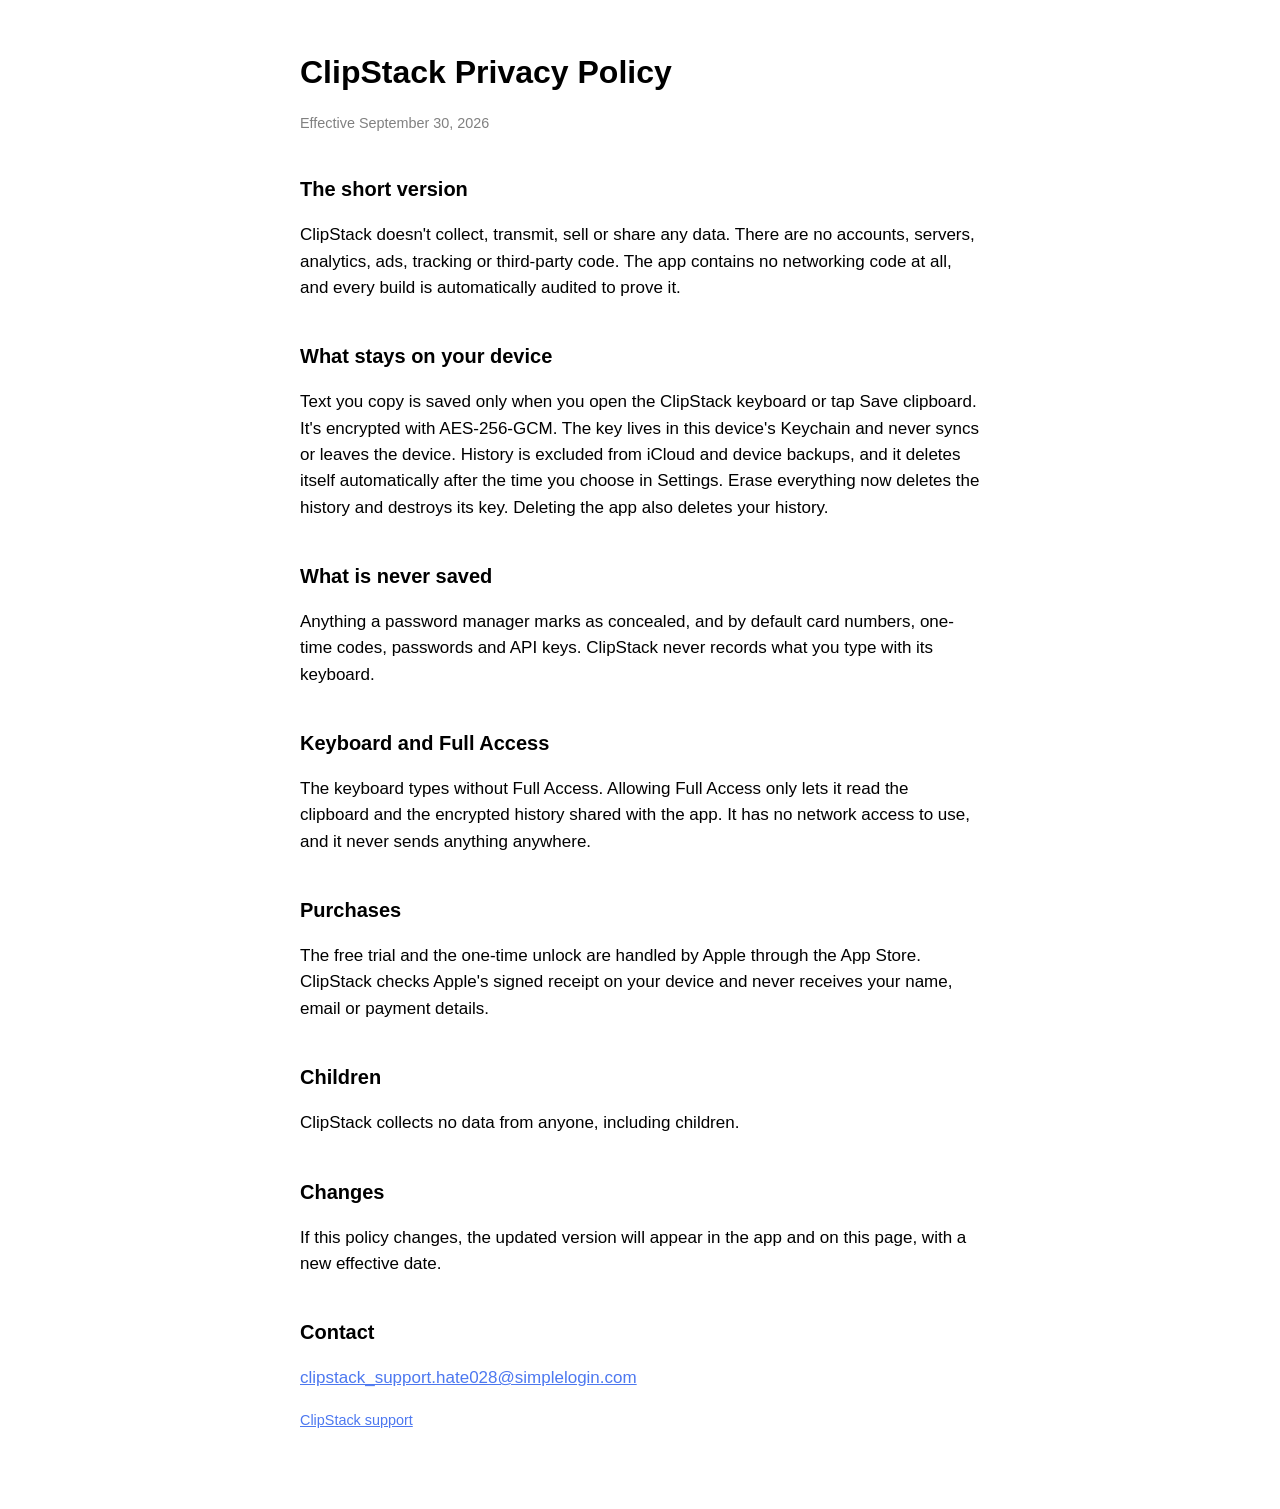
==== privacy.html @ 089493c6 "ClipStack support and privacy pages" ====
<!doctype html>
<html lang="en">
<head>
<meta charset="utf-8">
<meta name="viewport" content="width=device-width, initial-scale=1">
<title>ClipStack Privacy Policy</title>
<link rel="stylesheet" href="style.css">
</head>
<body>
<main>
<h1>ClipStack Privacy Policy</h1>
<p class="muted">Effective September 30, 2026</p>

<h2>The short version</h2>
<p>ClipStack doesn't collect, transmit, sell or share any data. There are no accounts, servers, analytics, ads, tracking or third-party code. The app contains no networking code at all, and every build is automatically audited to prove it.</p>

<h2>What stays on your device</h2>
<p>Text you copy is saved only when you open the ClipStack keyboard or tap Save clipboard. It's encrypted with AES-256-GCM. The key lives in this device's Keychain and never syncs or leaves the device. History is excluded from iCloud and device backups, and it deletes itself automatically after the time you choose in Settings. Erase everything now deletes the history and destroys its key. Deleting the app also deletes your history.</p>

<h2>What is never saved</h2>
<p>Anything a password manager marks as concealed, and by default card numbers, one-time codes, passwords and API keys. ClipStack never records what you type with its keyboard.</p>

<h2>Keyboard and Full Access</h2>
<p>The keyboard types without Full Access. Allowing Full Access only lets it read the clipboard and the encrypted history shared with the app. It has no network access to use, and it never sends anything anywhere.</p>

<h2>Purchases</h2>
<p>The free trial and the one-time unlock are handled by Apple through the App Store. ClipStack checks Apple's signed receipt on your device and never receives your name, email or payment details.</p>

<h2>Children</h2>
<p>ClipStack collects no data from anyone, including children.</p>

<h2>Changes</h2>
<p>If this policy changes, the updated version will appear in the app and on this page, with a new effective date.</p>

<h2>Contact</h2>
<p><a href="mailto:clipstack_support.hate028@simplelogin.com">clipstack_support.hate028@simplelogin.com</a></p>

<p class="muted"><a href="index.html">ClipStack support</a></p>
</main>
</body>
</html>
---- style.css ----
:root { color-scheme: light dark; }
body {
    margin: 0;
    font: 17px/1.55 -apple-system, BlinkMacSystemFont, "SF Pro Text", "Helvetica Neue", sans-serif;
    background: Canvas;
    color: CanvasText;
}
main { max-width: 680px; margin: 0 auto; padding: 48px 24px 64px; }
h1 { font-size: 2rem; margin: 0 0 8px; }
h2 { font-size: 1.25rem; margin-top: 2em; }
h3 { font-size: 1.05rem; margin-bottom: 0.25em; }
a { color: #4D78F0; }
.muted { color: GrayText; font-size: 0.9rem; }
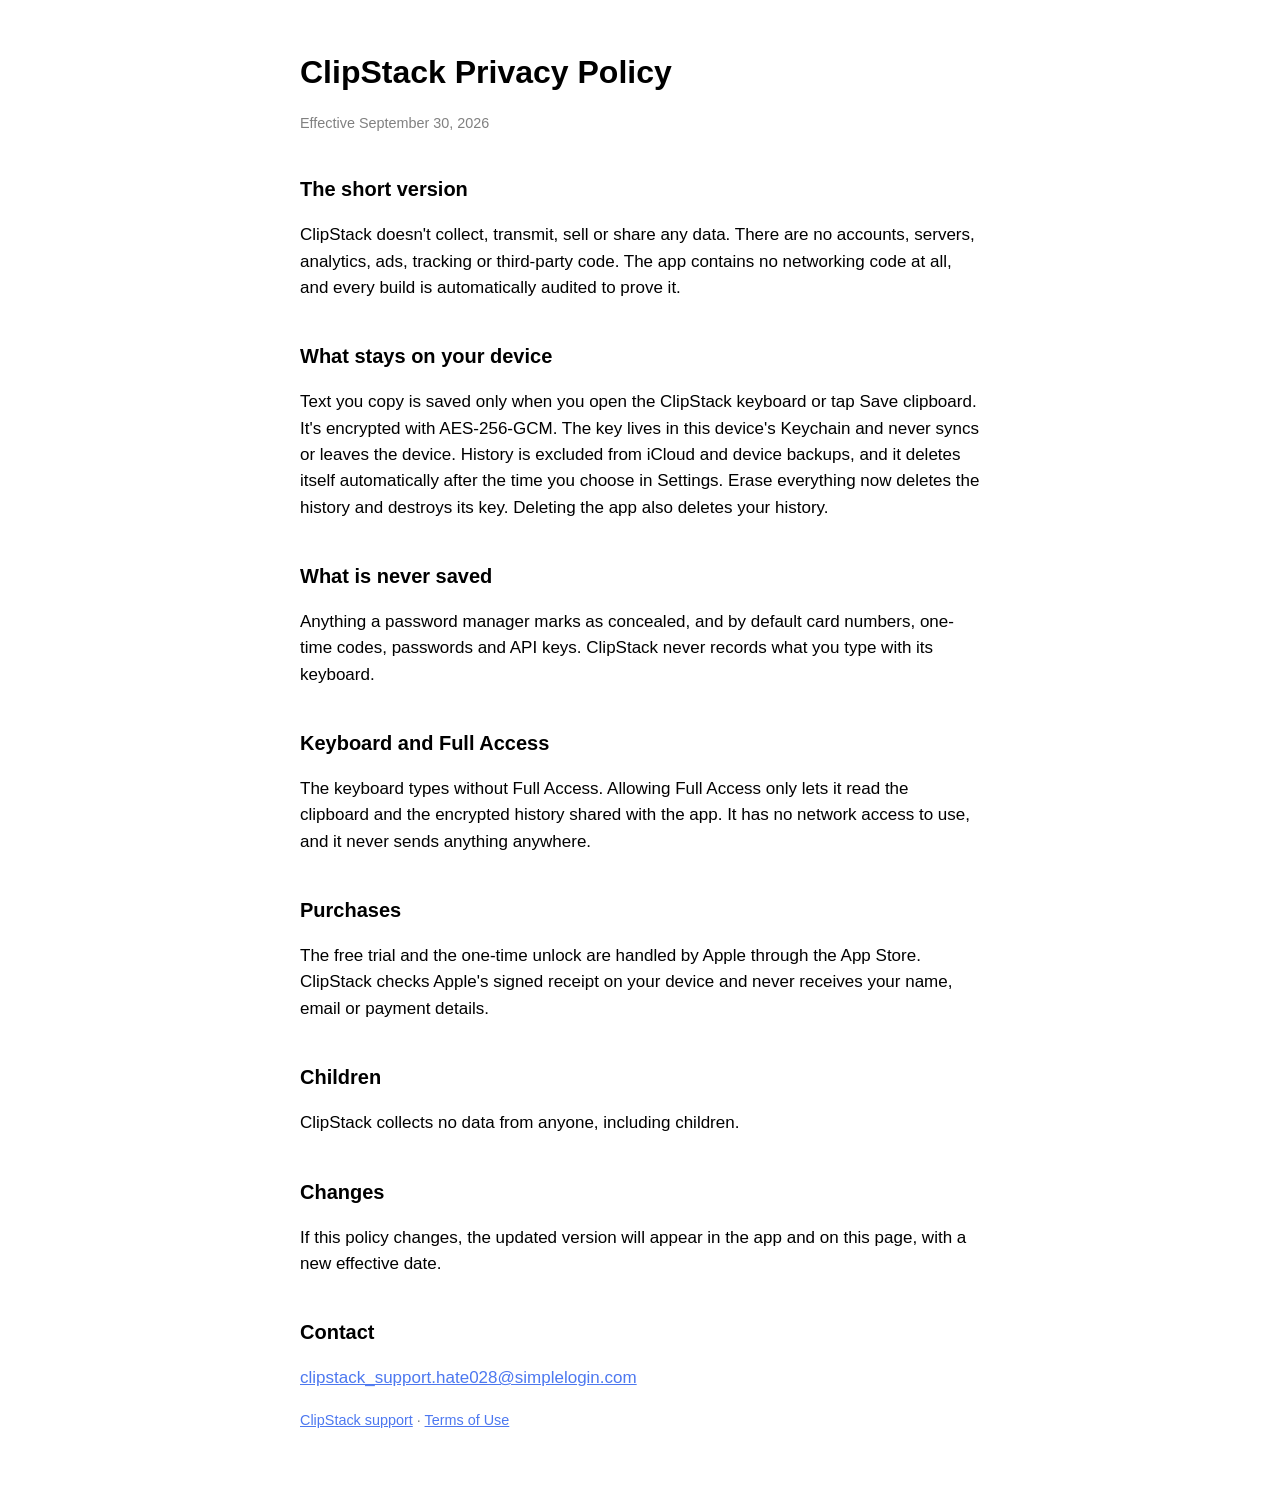
==== commit 1ff540e4: "Add Terms of Use" ====
--- a/privacy.html
+++ b/privacy.html
@@ -35,7 +35,7 @@
 <h2>Contact</h2>
 <p><a href="mailto:clipstack_support.hate028@simplelogin.com">clipstack_support.hate028@simplelogin.com</a></p>
 
-<p class="muted"><a href="index.html">ClipStack support</a></p>
+<p class="muted"><a href="index.html">ClipStack support</a> · <a href="terms.html">Terms of Use</a></p>
 </main>
 </body>
 </html>
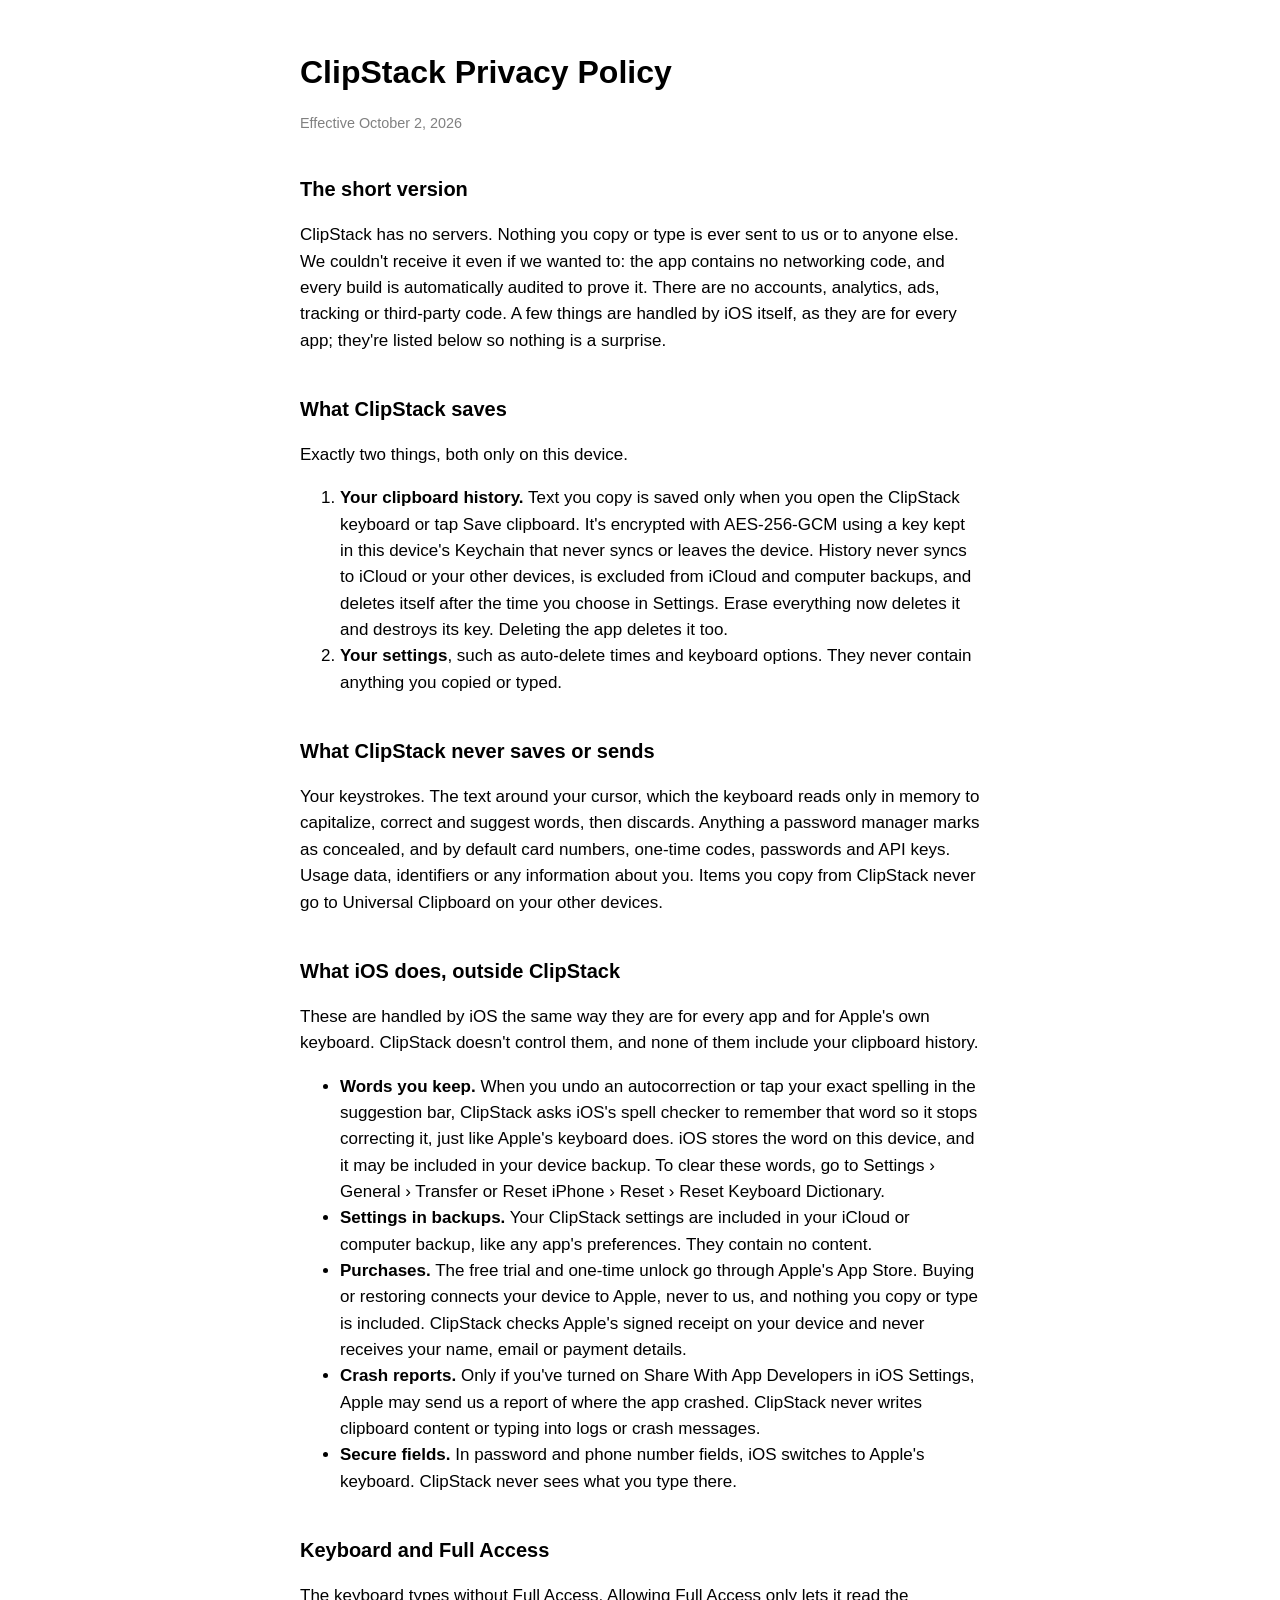
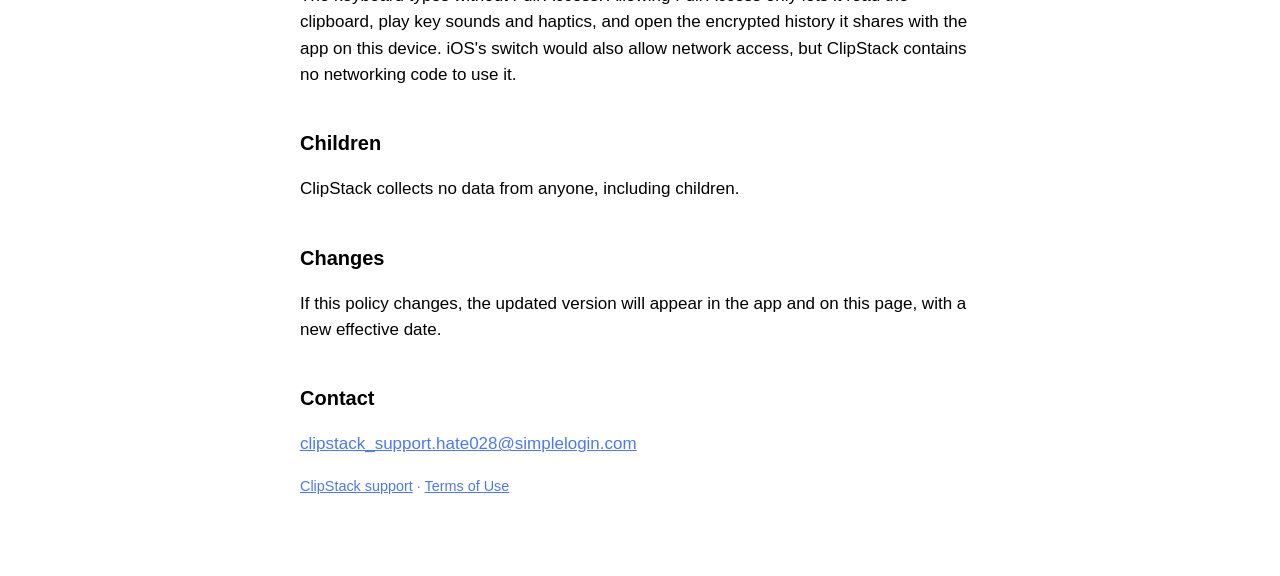
==== commit 668a3363: "Privacy: spell out what ClipStack stores versus what iOS handles; describe the new keyboard" ====
--- a/privacy.html
+++ b/privacy.html
@@ -9,22 +9,33 @@
 <body>
 <main>
 <h1>ClipStack Privacy Policy</h1>
-<p class="muted">Effective September 30, 2026</p>
+<p class="muted">Effective October 2, 2026</p>
 
 <h2>The short version</h2>
-<p>ClipStack doesn't collect, transmit, sell or share any data. There are no accounts, servers, analytics, ads, tracking or third-party code. The app contains no networking code at all, and every build is automatically audited to prove it.</p>
+<p>ClipStack has no servers. Nothing you copy or type is ever sent to us or to anyone else. We couldn't receive it even if we wanted to: the app contains no networking code, and every build is automatically audited to prove it. There are no accounts, analytics, ads, tracking or third-party code. A few things are handled by iOS itself, as they are for every app; they're listed below so nothing is a surprise.</p>
 
-<h2>What stays on your device</h2>
-<p>Text you copy is saved only when you open the ClipStack keyboard or tap Save clipboard. It's encrypted with AES-256-GCM. The key lives in this device's Keychain and never syncs or leaves the device. History is excluded from iCloud and device backups, and it deletes itself automatically after the time you choose in Settings. Erase everything now deletes the history and destroys its key. Deleting the app also deletes your history.</p>
+<h2>What ClipStack saves</h2>
+<p>Exactly two things, both only on this device.</p>
+<ol>
+<li><strong>Your clipboard history.</strong> Text you copy is saved only when you open the ClipStack keyboard or tap Save clipboard. It's encrypted with AES-256-GCM using a key kept in this device's Keychain that never syncs or leaves the device. History never syncs to iCloud or your other devices, is excluded from iCloud and computer backups, and deletes itself after the time you choose in Settings. Erase everything now deletes it and destroys its key. Deleting the app deletes it too.</li>
+<li><strong>Your settings</strong>, such as auto-delete times and keyboard options. They never contain anything you copied or typed.</li>
+</ol>
 
-<h2>What is never saved</h2>
-<p>Anything a password manager marks as concealed, and by default card numbers, one-time codes, passwords and API keys. ClipStack never records what you type with its keyboard.</p>
+<h2>What ClipStack never saves or sends</h2>
+<p>Your keystrokes. The text around your cursor, which the keyboard reads only in memory to capitalize, correct and suggest words, then discards. Anything a password manager marks as concealed, and by default card numbers, one-time codes, passwords and API keys. Usage data, identifiers or any information about you. Items you copy from ClipStack never go to Universal Clipboard on your other devices.</p>
+
+<h2>What iOS does, outside ClipStack</h2>
+<p>These are handled by iOS the same way they are for every app and for Apple's own keyboard. ClipStack doesn't control them, and none of them include your clipboard history.</p>
+<ul>
+<li><strong>Words you keep.</strong> When you undo an autocorrection or tap your exact spelling in the suggestion bar, ClipStack asks iOS's spell checker to remember that word so it stops correcting it, just like Apple's keyboard does. iOS stores the word on this device, and it may be included in your device backup. To clear these words, go to Settings › General › Transfer or Reset iPhone › Reset › Reset Keyboard Dictionary.</li>
+<li><strong>Settings in backups.</strong> Your ClipStack settings are included in your iCloud or computer backup, like any app's preferences. They contain no content.</li>
+<li><strong>Purchases.</strong> The free trial and one-time unlock go through Apple's App Store. Buying or restoring connects your device to Apple, never to us, and nothing you copy or type is included. ClipStack checks Apple's signed receipt on your device and never receives your name, email or payment details.</li>
+<li><strong>Crash reports.</strong> Only if you've turned on Share With App Developers in iOS Settings, Apple may send us a report of where the app crashed. ClipStack never writes clipboard content or typing into logs or crash messages.</li>
+<li><strong>Secure fields.</strong> In password and phone number fields, iOS switches to Apple's keyboard. ClipStack never sees what you type there.</li>
+</ul>
 
 <h2>Keyboard and Full Access</h2>
-<p>The keyboard types without Full Access. Allowing Full Access only lets it read the clipboard and the encrypted history shared with the app. It has no network access to use, and it never sends anything anywhere.</p>
-
-<h2>Purchases</h2>
-<p>The free trial and the one-time unlock are handled by Apple through the App Store. ClipStack checks Apple's signed receipt on your device and never receives your name, email or payment details.</p>
+<p>The keyboard types without Full Access. Allowing Full Access only lets it read the clipboard, play key sounds and haptics, and open the encrypted history it shares with the app on this device. iOS's switch would also allow network access, but ClipStack contains no networking code to use it.</p>
 
 <h2>Children</h2>
 <p>ClipStack collects no data from anyone, including children.</p>
